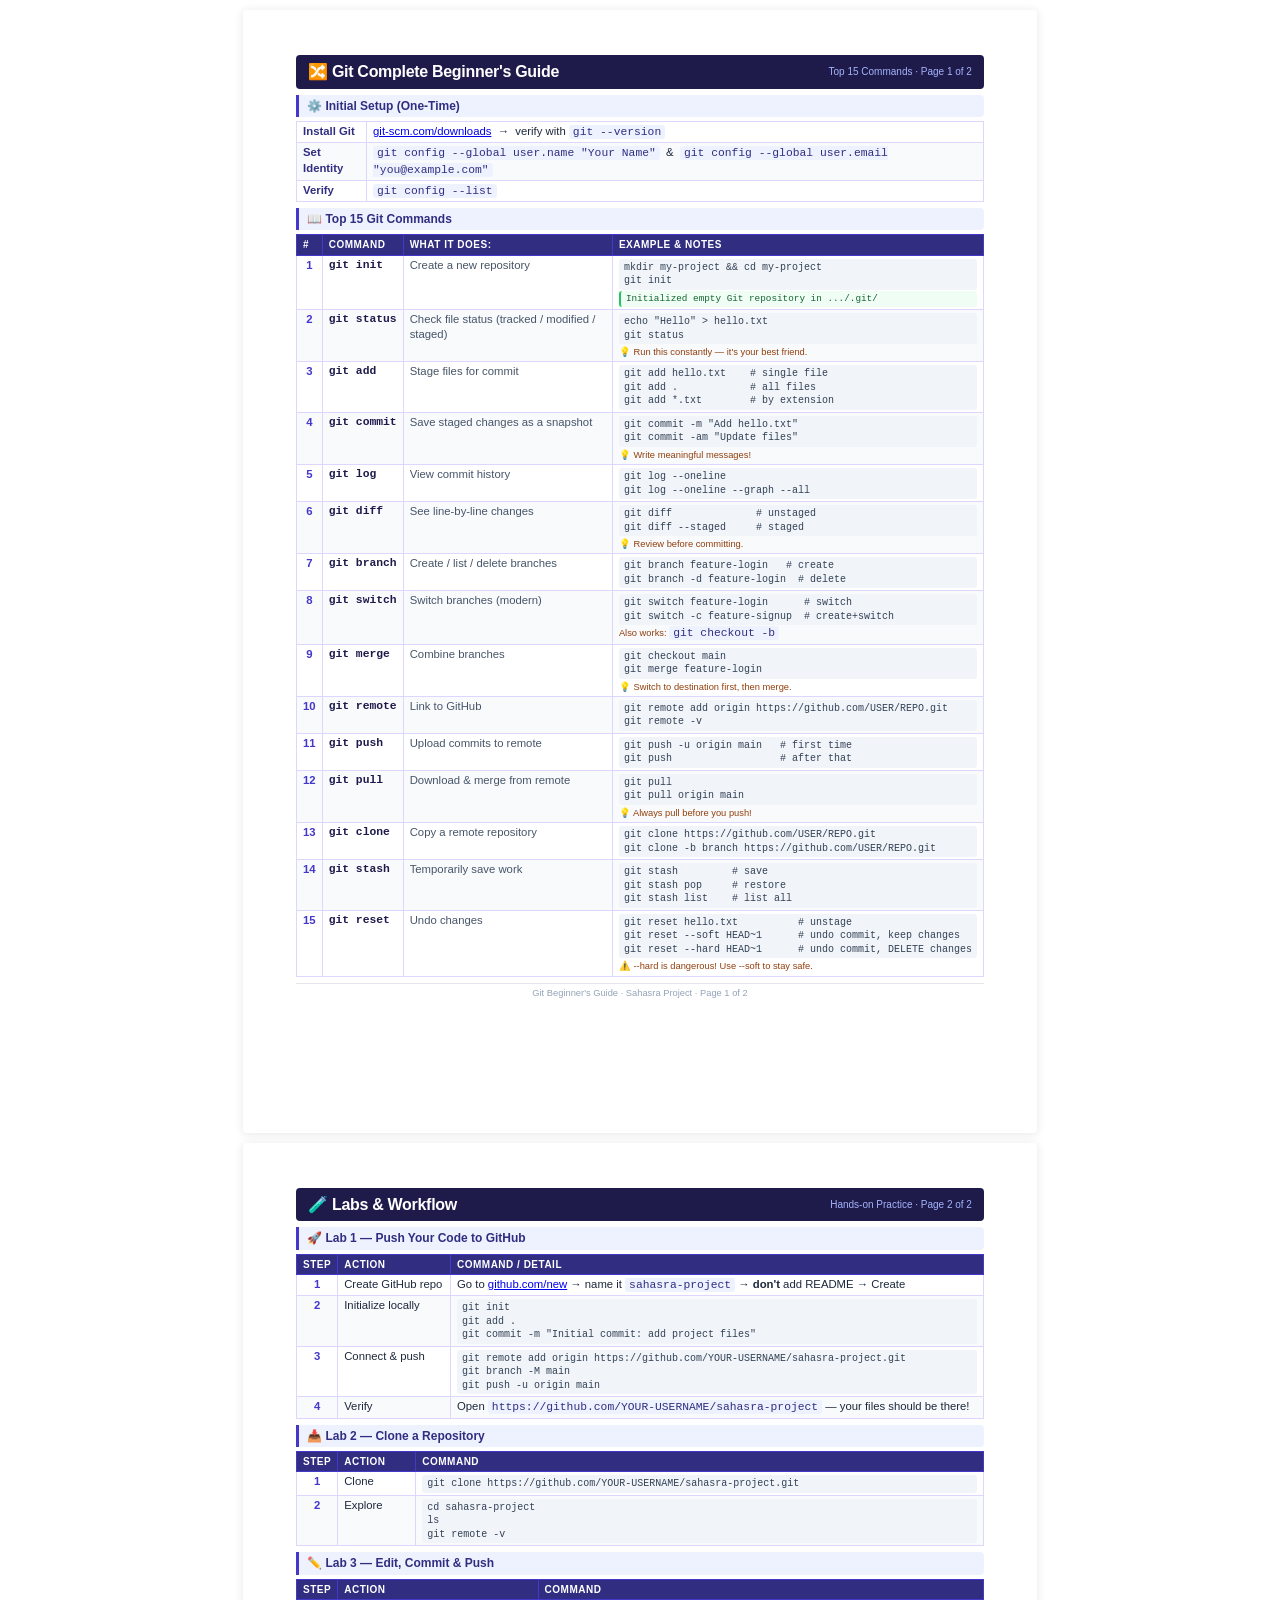
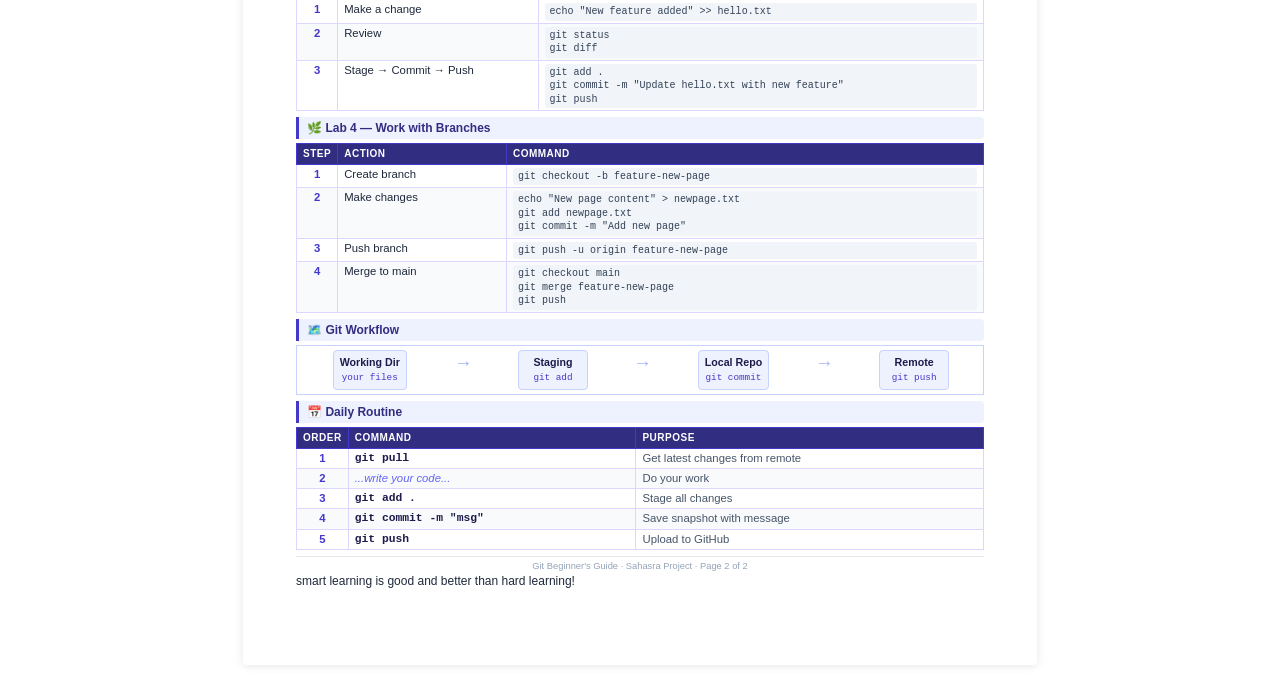
==== index.html @ 937eed67 "Update index.html" ====
<!DOCTYPE html>
<html lang="en">
<head>
    <meta charset="UTF-8">
    <meta name="viewport" content="width=device-width, initial-scale=1.0">
    <title>GIT CHEAT SHEET ~ FOR BEGINNERS</title>
    <style>
        @page {
            size: A4;
            margin: 12mm 14mm;
        }

        * {
            margin: 0;
            padding: 0;
            box-sizing: border-box;
        }

        body {
            font-family: "Segoe UI", Arial, sans-serif;
            font-size: 9pt;
            color: #1e293b;
            line-height: 1.35;
            background: #fff;
        }

        /* ===== A4 Page Containers ===== */
        .page {
            width: 210mm;
            min-height: 297mm;
            padding: 12mm 14mm;
            margin: 0 auto;
            background: #fff;
            page-break-after: always;
            overflow: hidden;
        }

        .page:last-child {
            page-break-after: auto;
        }

        /* ===== Title ===== */
        .title-bar {
            background: #1e1b4b;
            color: #fff;
            padding: 6px 12px;
            border-radius: 4px;
            margin-bottom: 6px;
            display: flex;
            justify-content: space-between;
            align-items: center;
        }

        .title-bar h1 {
            font-size: 12pt;
            font-weight: 800;
            letter-spacing: -0.3px;
        }

        .title-bar span {
            font-size: 7.5pt;
            color: #a5b4fc;
        }

        .page-label {
            font-size: 7.5pt;
            color: #6366f1;
            font-weight: 700;
            text-transform: uppercase;
            letter-spacing: 1px;
            margin-bottom: 4px;
        }

        /* ===== Section Headers ===== */
        .section-title {
            background: #eef2ff;
            border-left: 3px solid #4338ca;
            padding: 3px 8px;
            font-size: 9pt;
            font-weight: 700;
            color: #312e81;
            margin: 5px 0 4px;
            border-radius: 0 4px 4px 0;
        }

        /* ===== Tables ===== */
        table {
            width: 100%;
            border-collapse: collapse;
            margin-bottom: 6px;
            font-size: 8.5pt;
            border: 1px solid #c7d2fe;
        }

        th {
            background: #312e81;
            color: #fff;
            padding: 3px 6px;
            text-align: left;
            font-size: 7.5pt;
            font-weight: 600;
            text-transform: uppercase;
            letter-spacing: 0.5px;
            border: 1px solid #4338ca;
        }

        td {
            padding: 2px 6px;
            border: 1px solid #ddd6fe;
            vertical-align: top;
        }

        tr:nth-child(even) {
            background: #f8fafc;
        }

        /* Number column */
        .n {
            text-align: center;
            font-weight: 800;
            color: #4338ca;
            width: 20px;
        }

        /* Command column */
        .cmd {
            font-family: "Consolas", "Fira Code", monospace;
            color: #1e1b4b;
            font-weight: 600;
            white-space: nowrap;
            font-size: 8.5pt;
        }

        /* Code in cells */
        code {
            font-family: "Consolas", "Fira Code", monospace;
            background: #eef2ff;
            padding: 1px 4px;
            border-radius: 3px;
            font-size: 8.5pt;
            color: #312e81;
        }

        /* Description */
        .desc {
            color: #475569;
            font-size: 8.5pt;
        }

        /* Example code blocks inside tables */
        .ex {
            font-family: "Consolas", "Fira Code", monospace;
            font-size: 7.5pt;
            color: #334155;
            background: #f1f5f9;
            padding: 2px 5px;
            border-radius: 3px;
            display: block;
            white-space: pre;
            line-height: 1.35;
            margin-top: 1px;
        }

        /* Output blocks */
        .out {
            font-family: "Consolas", "Fira Code", monospace;
            font-size: 7pt;
            color: #166534;
            background: #f0fdf4;
            padding: 2px 5px;
            border-radius: 3px;
            border-left: 2px solid #22c55e;
            display: block;
            white-space: pre;
            line-height: 1.3;
            margin-top: 1px;
        }

        /* Tip text */
        .tip {
            font-size: 7pt;
            color: #92400e;
            margin-top: 1px;
        }

        /* Setup table */
        .setup-table td:first-child {
            width: 70px;
            font-weight: 600;
            color: #312e81;
        }

        /* Workflow diagram */
        .flow-table td {
            text-align: center;
            padding: 4px 2px;
            border: none;
        }

        .flow-box {
            background: #eef2ff;
            border: 1px solid #c7d2fe;
            border-radius: 4px;
            padding: 4px 6px;
            display: inline-block;
            min-width: 70px;
        }

        .flow-box strong {
            display: block;
            font-size: 8pt;
            color: #1e1b4b;
        }

        .flow-box span {
            font-size: 7pt;
            font-family: "Consolas", monospace;
            color: #4338ca;
        }

        .arrow {
            font-size: 14pt;
            color: #a5b4fc;
            font-weight: 700;
        }

        /* Lab steps */
        .steps td:first-child {
            width: 24px;
            text-align: center;
            font-weight: 800;
            color: #4338ca;
        }

        /* Footer */
        .footer {
            text-align: center;
            font-size: 7pt;
            color: #94a3b8;
            margin-top: 4px;
            padding-top: 3px;
            border-top: 1px solid #e5e7eb;
        }

        /* ===== Print styles ===== */
        @media print {
            body {
                background: #fff;
            }

            .page {
                padding: 0;
                width: auto;
                min-height: auto;
                margin: 0;
            }

            tr:hover {
                background: inherit;
            }

            tr:nth-child(even) {
                background: #f8fafc;
            }
        }

        /* Screen-only spacing between pages */
        @media screen {
            .page {
                margin: 10px auto;
                box-shadow: 0 1px 10px rgba(0,0,0,0.1);
                border-radius: 4px;
            }
        }
    </style>
</head>
<body>

<!-- ==================== PAGE 1 ==================== -->
<div class="page">

    <div class="title-bar">
        <h1>🔀 Git Complete Beginner's Guide</h1>
        <span>Top 15 Commands · Page 1 of 2</span>
    </div>

    <!-- SETUP -->
    <div class="section-title">⚙️ Initial Setup (One-Time)</div>
    <table class="setup-table">
        <tr>
            <td>Install Git</td>
            <td><a href="https://git-scm.com/downloads">git-scm.com/downloads</a> &nbsp;→&nbsp; verify with <code>git --version</code></td>
        </tr>
        <tr>
            <td>Set Identity</td>
            <td><code>git config --global user.name "Your Name"</code> &nbsp;&amp;&nbsp; <code>git config --global user.email "you@example.com"</code></td>
        </tr>
        <tr>
            <td>Verify</td>
            <td><code>git config --list</code></td>
        </tr>
    </table>

    <!-- COMMANDS 1-15 -->
    <div class="section-title">📖 Top 15 Git Commands</div>
    <table>
        <thead>
            <tr>
                <th>#</th>
                <th>Command</th>
                <th>What It Does:</th>
                <th>Example &amp; Notes</th>
            </tr>
        </thead>
        <tbody>
            <tr>
                <td class="n">1</td>
                <td class="cmd">git init</td>
                <td class="desc">Create a new repository</td>
                <td>
                    <span class="ex">mkdir my-project && cd my-project
git init</span>
                    <span class="out">Initialized empty Git repository in .../.git/</span>
                </td>
            </tr>
            <tr>
                <td class="n">2</td>
                <td class="cmd">git status</td>
                <td class="desc">Check file status (tracked / modified / staged)</td>
                <td>
                    <span class="ex">echo "Hello" > hello.txt
git status</span>
                    <span class="tip">💡 Run this constantly — it's your best friend.</span>
                </td>
            </tr>
            <tr>
                <td class="n">3</td>
                <td class="cmd">git add</td>
                <td class="desc">Stage files for commit</td>
                <td>
                    <span class="ex">git add hello.txt    # single file
git add .            # all files
git add *.txt        # by extension</span>
                </td>
            </tr>
            <tr>
                <td class="n">4</td>
                <td class="cmd">git commit</td>
                <td class="desc">Save staged changes as a snapshot</td>
                <td>
                    <span class="ex">git commit -m "Add hello.txt"
git commit -am "Update files"</span>
                    <span class="tip">💡 Write meaningful messages!</span>
                </td>
            </tr>
            <tr>
                <td class="n">5</td>
                <td class="cmd">git log</td>
                <td class="desc">View commit history</td>
                <td>
                    <span class="ex">git log --oneline
git log --oneline --graph --all</span>
                </td>
            </tr>
            <tr>
                <td class="n">6</td>
                <td class="cmd">git diff</td>
                <td class="desc">See line-by-line changes</td>
                <td>
                    <span class="ex">git diff              # unstaged
git diff --staged     # staged</span>
                    <span class="tip">💡 Review before committing.</span>
                </td>
            </tr>
            <tr>
                <td class="n">7</td>
                <td class="cmd">git branch</td>
                <td class="desc">Create / list / delete branches</td>
                <td>
                    <span class="ex">git branch feature-login   # create
git branch -d feature-login  # delete</span>
                </td>
            </tr>
            <tr>
                <td class="n">8</td>
                <td class="cmd">git switch</td>
                <td class="desc">Switch branches (modern)</td>
                <td>
                    <span class="ex">git switch feature-login      # switch
git switch -c feature-signup  # create+switch</span>
                    <span class="tip">Also works: <code>git checkout -b</code></span>
                </td>
            </tr>
            <tr>
                <td class="n">9</td>
                <td class="cmd">git merge</td>
                <td class="desc">Combine branches</td>
                <td>
                    <span class="ex">git checkout main
git merge feature-login</span>
                    <span class="tip">💡 Switch to destination first, then merge.</span>
                </td>
            </tr>
            <tr>
                <td class="n">10</td>
                <td class="cmd">git remote</td>
                <td class="desc">Link to GitHub</td>
                <td>
                    <span class="ex">git remote add origin https://github.com/USER/REPO.git
git remote -v</span>
                </td>
            </tr>
            <tr>
                <td class="n">11</td>
                <td class="cmd">git push</td>
                <td class="desc">Upload commits to remote</td>
                <td>
                    <span class="ex">git push -u origin main   # first time
git push                  # after that</span>
                </td>
            </tr>
            <tr>
                <td class="n">12</td>
                <td class="cmd">git pull</td>
                <td class="desc">Download &amp; merge from remote</td>
                <td>
                    <span class="ex">git pull
git pull origin main</span>
                    <span class="tip">💡 Always pull before you push!</span>
                </td>
            </tr>
            <tr>
                <td class="n">13</td>
                <td class="cmd">git clone</td>
                <td class="desc">Copy a remote repository</td>
                <td>
                    <span class="ex">git clone https://github.com/USER/REPO.git
git clone -b branch https://github.com/USER/REPO.git</span>
                </td>
            </tr>
            <tr>
                <td class="n">14</td>
                <td class="cmd">git stash</td>
                <td class="desc">Temporarily save work</td>
                <td>
                    <span class="ex">git stash         # save
git stash pop     # restore
git stash list    # list all</span>
                </td>
            </tr>
            <tr>
                <td class="n">15</td>
                <td class="cmd">git reset</td>
                <td class="desc">Undo changes</td>
                <td>
                    <span class="ex">git reset hello.txt          # unstage
git reset --soft HEAD~1      # undo commit, keep changes
git reset --hard HEAD~1      # undo commit, DELETE changes</span>
                    <span class="tip">⚠️ --hard is dangerous! Use --soft to stay safe.</span>
                </td>
            </tr>
        </tbody>
    </table>

    <div class="footer">Git Beginner's Guide · Sahasra Project · Page 1 of 2</div>
</div>

<!-- ==================== PAGE 2 ==================== -->
<div class="page">

    <div class="title-bar">
        <h1>🧪 Labs &amp; Workflow</h1>
        <span>Hands-on Practice · Page 2 of 2</span>
    </div>

    <!-- LAB 1 -->
    <div class="section-title">🚀 Lab 1 — Push Your Code to GitHub</div>
    <table>
        <thead>
            <tr><th>Step</th><th>Action</th><th>Command / Detail</th></tr>
        </thead>
        <tbody>
            <tr>
                <td class="n">1</td>
                <td>Create GitHub repo</td>
                <td>Go to <a href="https://github.com/new">github.com/new</a> → name it <code>sahasra-project</code> → <strong>don't</strong> add README → Create</td>
            </tr>
            <tr>
                <td class="n">2</td>
                <td>Initialize locally</td>
                <td><span class="ex">git init
git add .
git commit -m "Initial commit: add project files"</span></td>
            </tr>
            <tr>
                <td class="n">3</td>
                <td>Connect &amp; push</td>
                <td><span class="ex">git remote add origin https://github.com/YOUR-USERNAME/sahasra-project.git
git branch -M main
git push -u origin main</span></td>
            </tr>
            <tr>
                <td class="n">4</td>
                <td>Verify</td>
                <td>Open <code>https://github.com/YOUR-USERNAME/sahasra-project</code> — your files should be there!</td>
            </tr>
        </tbody>
    </table>

    <!-- LAB 2 -->
    <div class="section-title">📥 Lab 2 — Clone a Repository</div>
    <table>
        <thead>
            <tr><th>Step</th><th>Action</th><th>Command</th></tr>
        </thead>
        <tbody>
            <tr><td class="n">1</td><td>Clone</td><td><span class="ex">git clone https://github.com/YOUR-USERNAME/sahasra-project.git</span></td></tr>
            <tr><td class="n">2</td><td>Explore</td><td><span class="ex">cd sahasra-project
ls
git remote -v</span></td></tr>
        </tbody>
    </table>

    <!-- LAB 3 -->
    <div class="section-title">✏️ Lab 3 — Edit, Commit &amp; Push</div>
    <table>
        <thead>
            <tr><th>Step</th><th>Action</th><th>Command</th></tr>
        </thead>
        <tbody>
            <tr><td class="n">1</td><td>Make a change</td><td><span class="ex">echo "New feature added" >> hello.txt</span></td></tr>
            <tr><td class="n">2</td><td>Review</td><td><span class="ex">git status
git diff</span></td></tr>
            <tr><td class="n">3</td><td>Stage → Commit → Push</td><td><span class="ex">git add .
git commit -m "Update hello.txt with new feature"
git push</span></td></tr>
        </tbody>
    </table>

    <!-- LAB 4 -->
    <div class="section-title">🌿 Lab 4 — Work with Branches</div>
    <table>
        <thead>
            <tr><th>Step</th><th>Action</th><th>Command</th></tr>
        </thead>
        <tbody>
            <tr><td class="n">1</td><td>Create branch</td><td><span class="ex">git checkout -b feature-new-page</span></td></tr>
            <tr><td class="n">2</td><td>Make changes</td><td><span class="ex">echo "New page content" > newpage.txt
git add newpage.txt
git commit -m "Add new page"</span></td></tr>
            <tr><td class="n">3</td><td>Push branch</td><td><span class="ex">git push -u origin feature-new-page</span></td></tr>
            <tr><td class="n">4</td><td>Merge to main</td><td><span class="ex">git checkout main
git merge feature-new-page
git push</span></td></tr>
        </tbody>
    </table>

    <!-- WORKFLOW -->
    <div class="section-title">🗺️ Git Workflow</div>
    <table class="flow-table">
        <tr>
            <td>
                <div class="flow-box"><strong>Working Dir</strong><span>your files</span></div>
            </td>
            <td><span class="arrow">→</span></td>
            <td>
                <div class="flow-box"><strong>Staging</strong><span>git add</span></div>
            </td>
            <td><span class="arrow">→</span></td>
            <td>
                <div class="flow-box"><strong>Local Repo</strong><span>git commit</span></div>
            </td>
            <td><span class="arrow">→</span></td>
            <td>
                <div class="flow-box"><strong>Remote</strong><span>git push</span></div>
            </td>
        </tr>
    </table>

    <!-- DAILY WORKFLOW -->
    <div class="section-title">📅 Daily Routine</div>
    <table>
        <thead>
            <tr><th>Order</th><th>Command</th><th>Purpose</th></tr>
        </thead>
        <tbody>
            <tr><td class="n">1</td><td class="cmd">git pull</td><td class="desc">Get latest changes from remote</td></tr>
            <tr><td class="n">2</td><td class="desc" style="font-style:italic;color:#6366f1;">...write your code...</td><td class="desc">Do your work</td></tr>
            <tr><td class="n">3</td><td class="cmd">git add .</td><td class="desc">Stage all changes</td></tr>
            <tr><td class="n">4</td><td class="cmd">git commit -m "msg"</td><td class="desc">Save snapshot with message</td></tr>
            <tr><td class="n">5</td><td class="cmd">git push</td><td class="desc">Upload to GitHub</td></tr>
        </tbody>
    </table>

    <div class="footer">Git Beginner's Guide · Sahasra Project · Page 2 of 2</div>
    <p>smart learning is good and better than hard learning!</p>
</div>

</body>
</html>
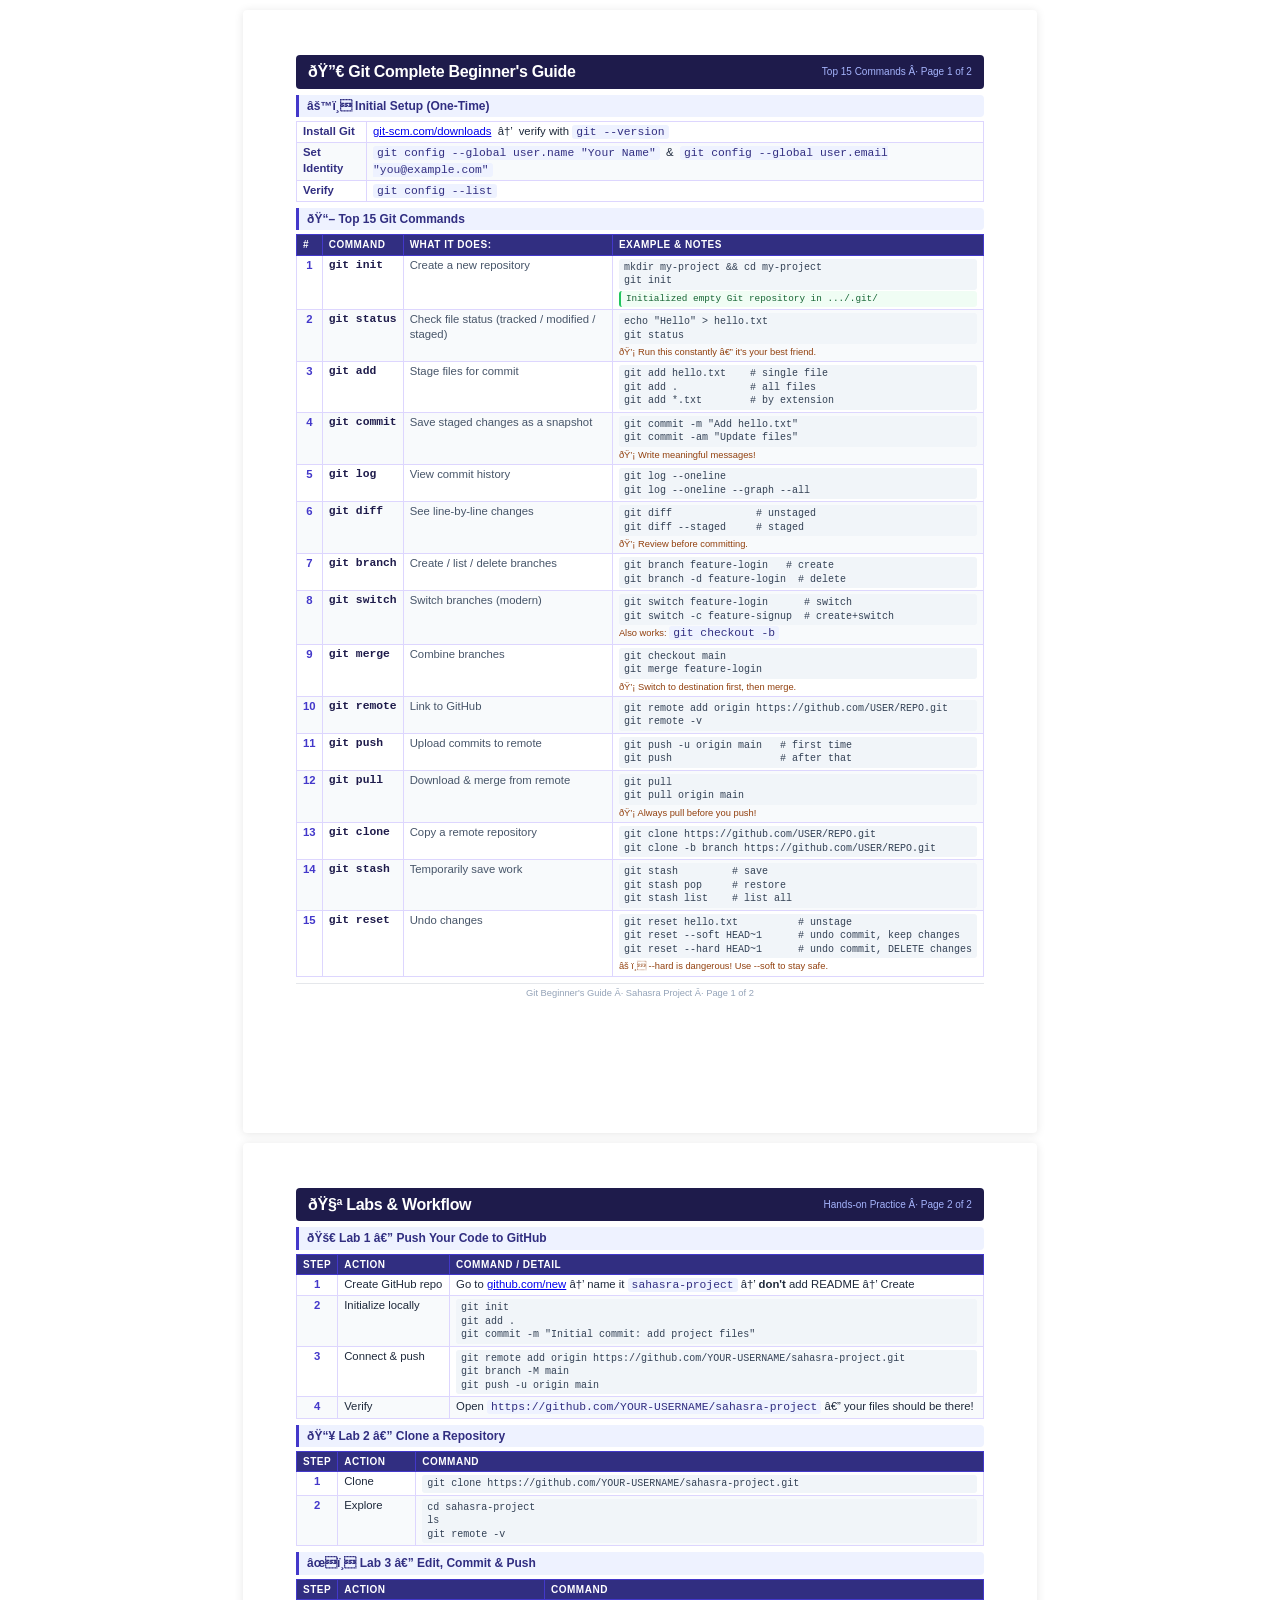
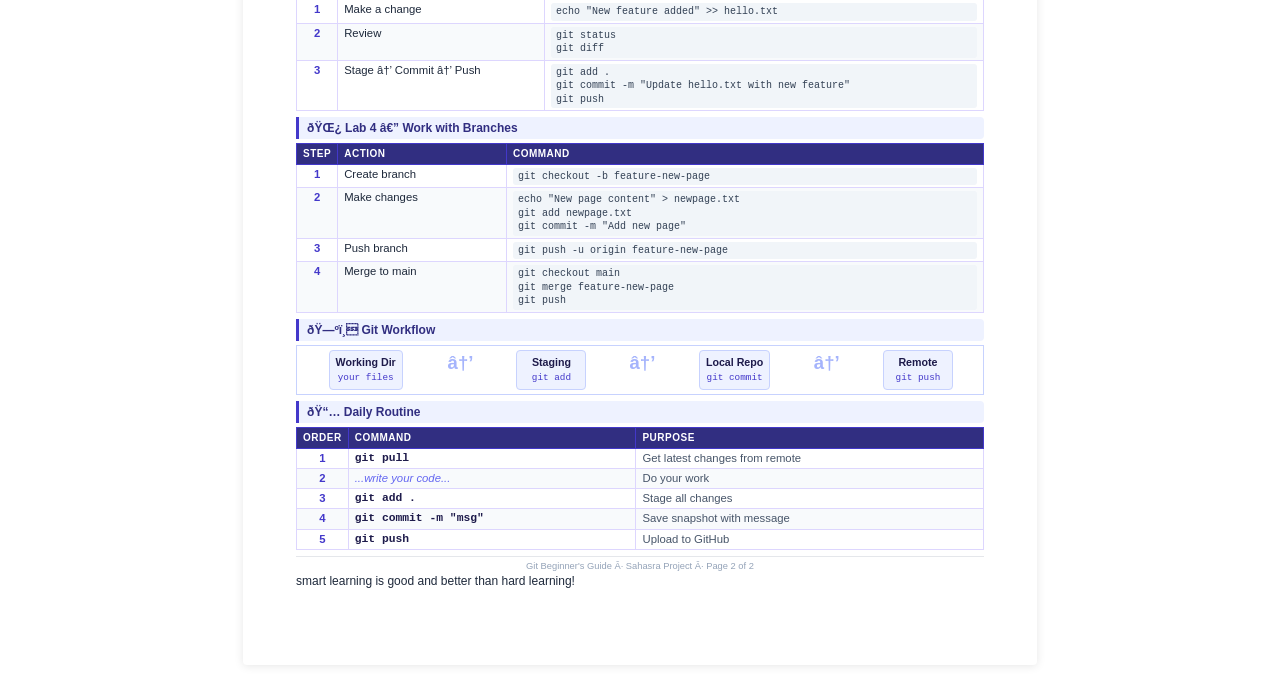
==== commit 5ce0dc5d: "Update index.html" ====
--- a/index.html
+++ b/index.html
@@ -1,9 +1,9 @@
 <!DOCTYPE html>
 <html lang="en">
-<head>
+<head
     <meta charset="UTF-8">
     <meta name="viewport" content="width=device-width, initial-scale=1.0">
-    <title>GIT CHEAT SHEET ~ FOR BEGINNERS</title>
+    <title>"GIT CHEAT SHEET ~ FOR BEGINNERS"</title>
     <style>
         @page {
             size: A4;
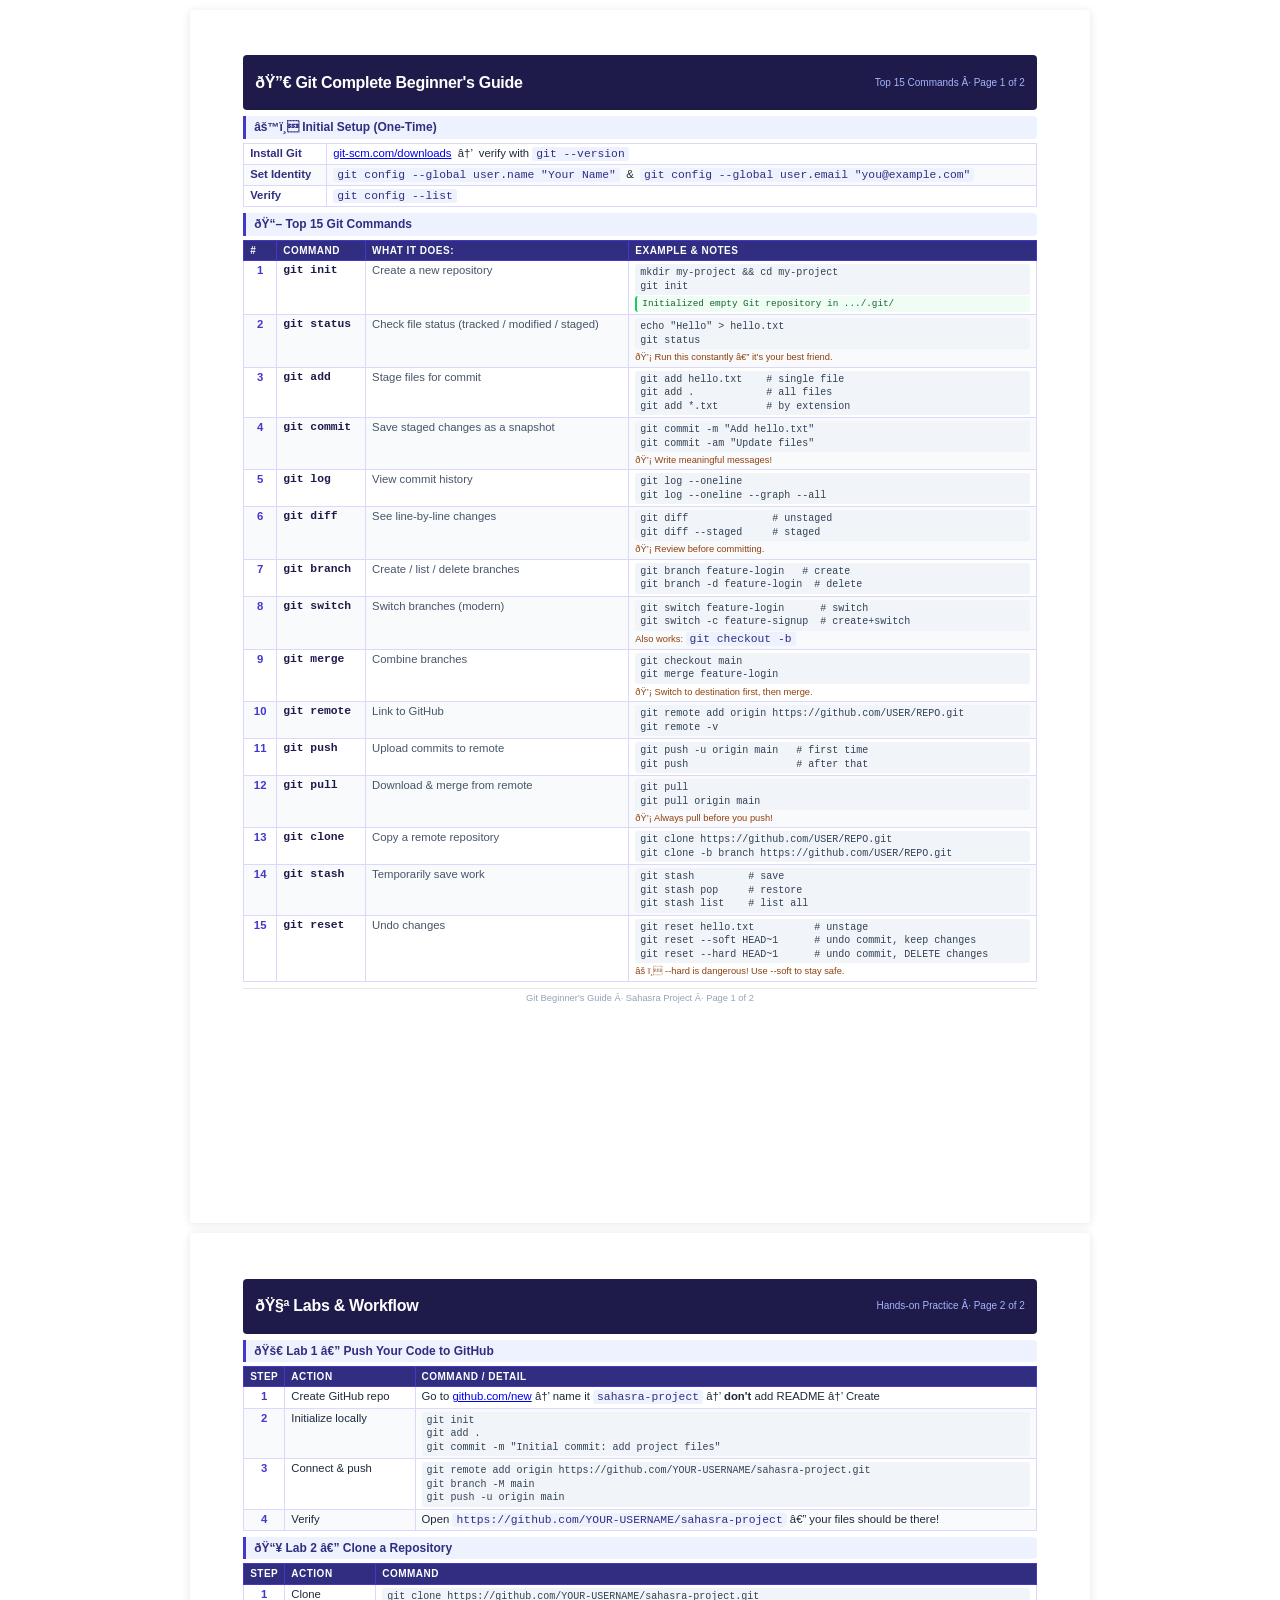
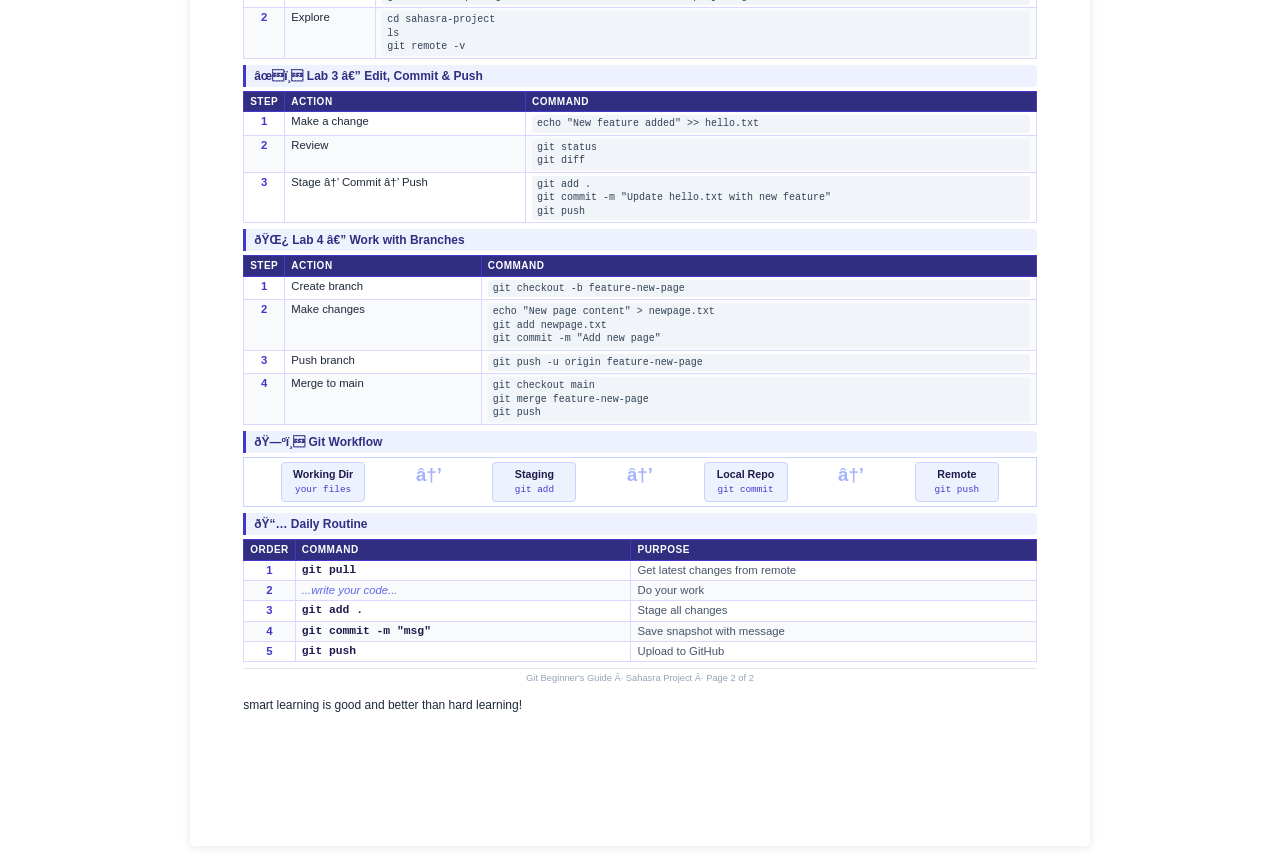
==== commit 01b7a96a: "Update print statement from 'Hello' to 'Goodbye'" ====
--- a/index.html
+++ b/index.html
@@ -9,7 +9,7 @@
             size: A4;
             margin: 12mm 14mm;
         }
-
+#......
         * {
             margin: 0;
             padding: 0;
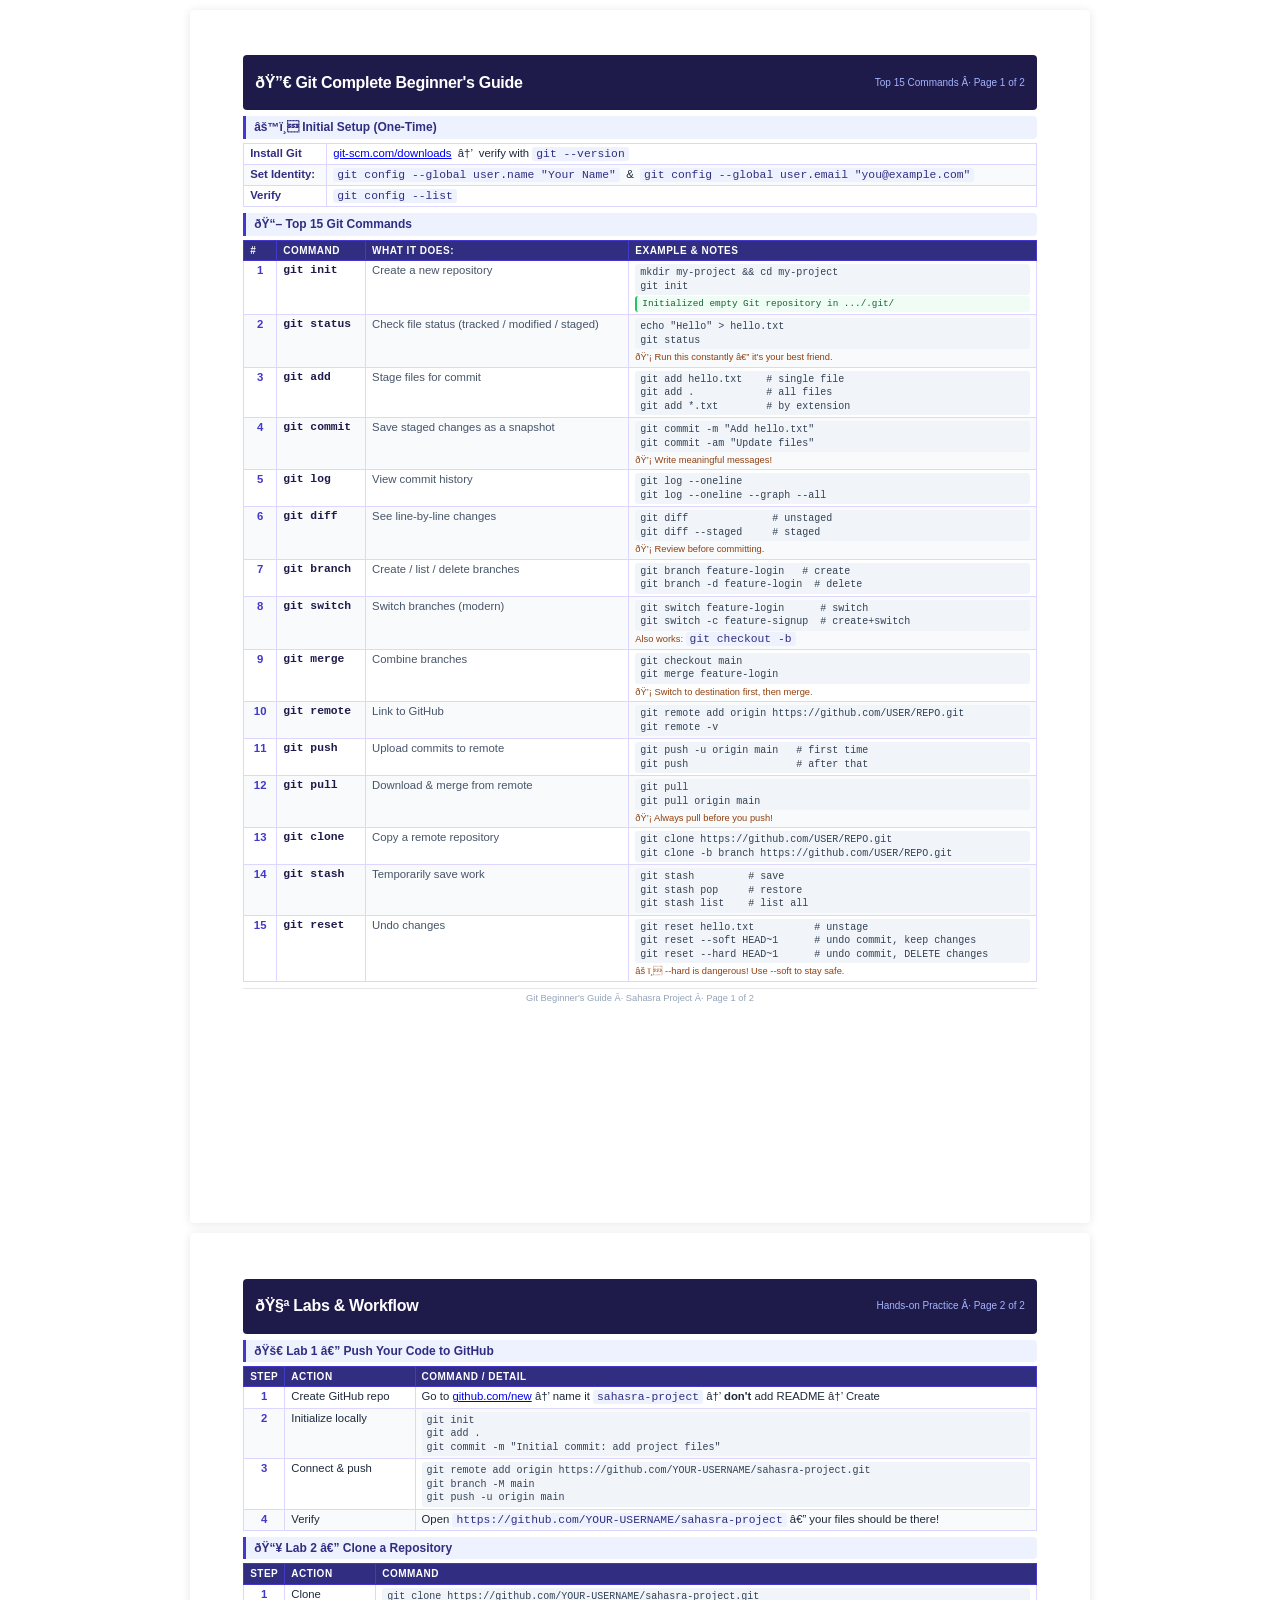
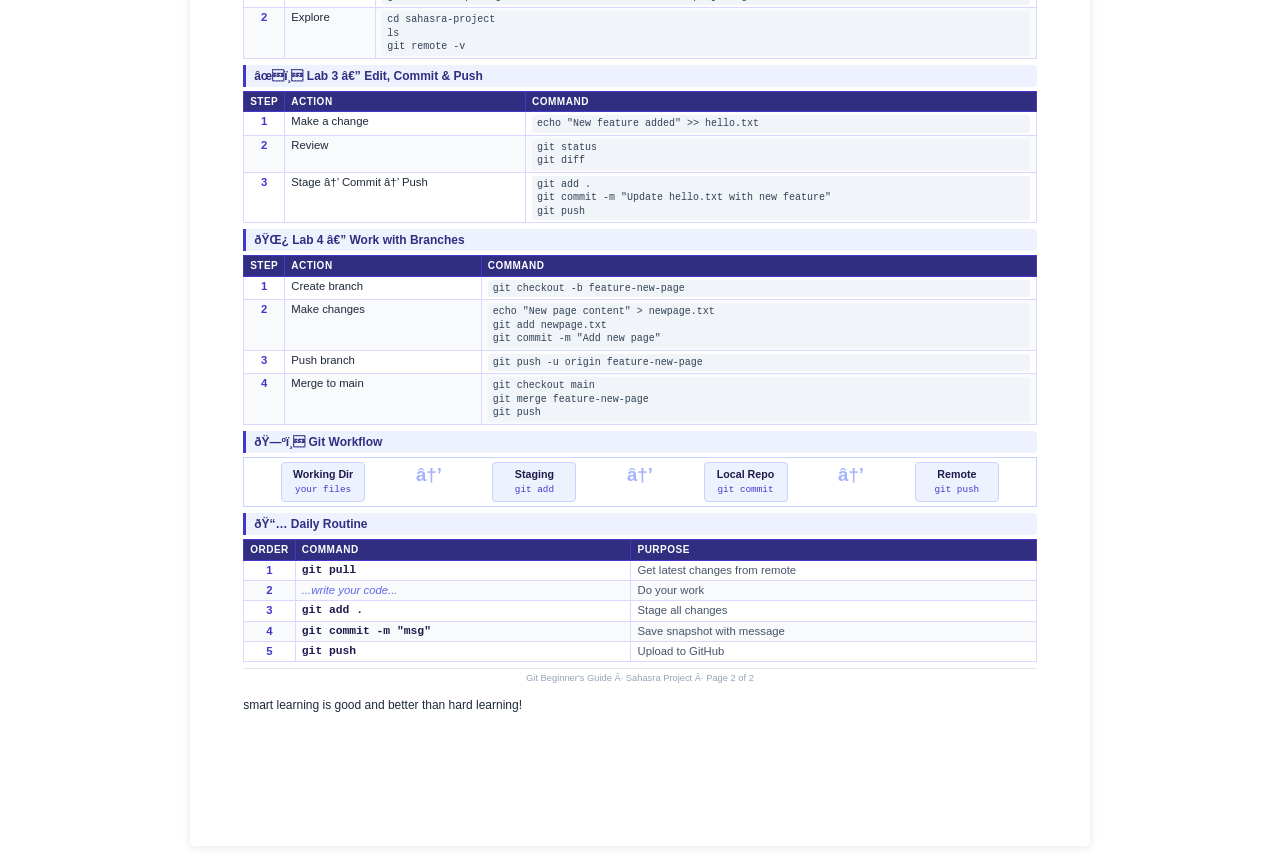
==== commit 46e045e9: "Update print statement from 'Hello' to 'Goodbye'" ====
--- a/index.html
+++ b/index.html
@@ -3,7 +3,7 @@
 <head
     <meta charset="UTF-8">
     <meta name="viewport" content="width=device-width, initial-scale=1.0">
-    <title>"GIT CHEAT SHEET ~ FOR BEGINNERS"</title>
+    <title>"GIT CHEAT SHEET - FOR BEGINNERS"</title>
     <style>
         @page {
             size: A4;
@@ -292,7 +292,7 @@
             <td><a href="https://git-scm.com/downloads">git-scm.com/downloads</a> &nbsp;→&nbsp; verify with <code>git --version</code></td>
         </tr>
         <tr>
-            <td>Set Identity</td>
+            <td>Set Identity:</td>
             <td><code>git config --global user.name "Your Name"</code> &nbsp;&amp;&nbsp; <code>git config --global user.email "you@example.com"</code></td>
         </tr>
         <tr>
